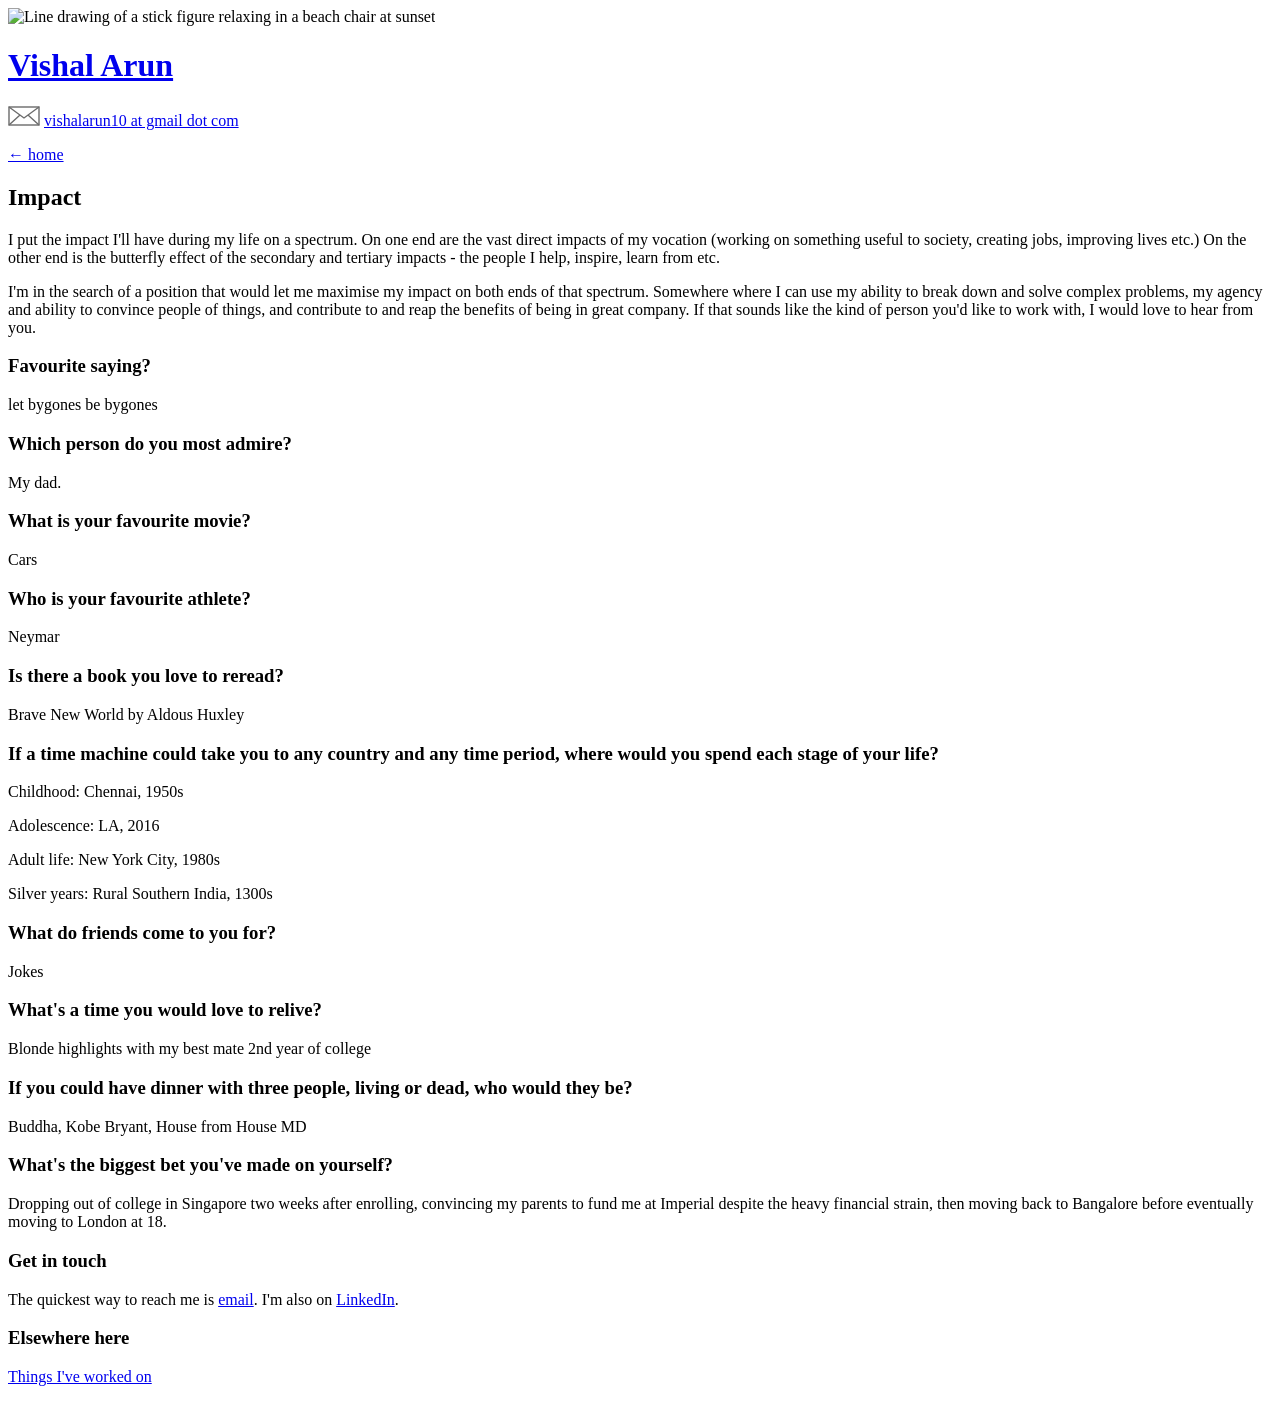
==== about.html @ 8e15f1f5 "Add files via upload" ====
<!doctype html>
<html lang="en">
<head>
<meta charset="utf-8">
<meta name="viewport" content="width=device-width, initial-scale=1">
<title>A little bit about me — Vishal Arun</title>
<meta name="description" content="Vishal Arun on impact, plus a few questions that say more than a resume does.">
<link rel="stylesheet" href="style.css">
</head>
<body>
<div class="page">
<div class="wrap">

<div class="figure-col">
<img class="figure" src="stick-figure.svg" alt="Line drawing of a stick figure relaxing in a beach chair at sunset">
</div>

<div class="right">
<header class="cols masthead">
<h1 class="name"><a href="index.html">Vishal Arun</a></h1>
<div class="mail">
<svg aria-hidden="true" width="32" height="20" viewBox="0 0 32 20"><rect x="1" y="1" width="30" height="18" fill="none" stroke="#6b6b6b" stroke-width="1.4"/><path d="M1 1 L16 12 L31 1 M1 19 L12 9 M31 19 L20 9" fill="none" stroke="#6b6b6b" stroke-width="1.4"/></svg>
<a href="mailto:vishalarun10@gmail.com">vishalarun10 at gmail dot com</a>
</div>
</header>

<div class="cols body">
<main>
<p class="back"><a href="index.html">← home</a></p>

<section>
<h2>Impact</h2>
<p>I put the impact I'll have during my life on a spectrum. On one end are the vast direct impacts of my vocation (working on something useful to society, creating jobs, improving lives etc.) On the other end is the butterfly effect of the secondary and tertiary impacts - the people I help, inspire, learn from etc.</p>
<p>I'm in the search of a position that would let me maximise my impact on both ends of that spectrum. Somewhere where I can use my ability to break down and solve complex problems, my agency and ability to convince people of things, and contribute to and reap the benefits of being in great company. If that sounds like the kind of person you'd like to work with, I would love to hear from you.</p>
</section>

<section>
<div class="qa">
<h3>Favourite saying?</h3>
<p>let bygones be bygones</p>
</div>

<div class="qa">
<h3>Which person do you most admire?</h3>
<p>My dad.</p>
</div>

<div class="qa">
<h3>What is your favourite movie?</h3>
<p>Cars</p>
</div>

<div class="qa">
<h3>Who is your favourite athlete?</h3>
<p>Neymar</p>
</div>

<div class="qa">
<h3>Is there a book you love to reread?</h3>
<p>Brave New World by Aldous Huxley</p>
</div>

<div class="qa">
<h3>If a time machine could take you to any country and any time period, where would you spend each stage of your life?</h3>
<p><span class="label">Childhood:</span> Chennai, 1950s</p>
<p><span class="label">Adolescence:</span> LA, 2016</p>
<p><span class="label">Adult life:</span> New York City, 1980s</p>
<p><span class="label">Silver years:</span> Rural Southern India, 1300s</p>
</div>

<div class="qa">
<h3>What do friends come to you for?</h3>
<p>Jokes</p>
</div>

<div class="qa">
<h3>What's a time you would love to relive?</h3>
<p>Blonde highlights with my best mate 2nd year of college</p>
</div>

<div class="qa">
<h3>If you could have dinner with three people, living or dead, who would they be?</h3>
<p>Buddha, Kobe Bryant, House from House MD</p>
</div>

<div class="qa">
<h3>What's the biggest bet you've made on yourself?</h3>
<p>Dropping out of college in Singapore two weeks after enrolling, convincing my parents to fund me at Imperial despite the heavy financial strain, then moving back to Bangalore before eventually moving to London at 18.</p>
</div>
</section>
</main>

<aside>
<section>
<h3>Get in touch</h3>
<p>The quickest way to reach me is <a href="mailto:vishalarun10@gmail.com">email</a>. I'm also on <a href="https://www.linkedin.com/in/vishalarun7/">LinkedIn</a>.</p>
</section>
<section>
<h3>Elsewhere here</h3>
<p><a href="projects.html">Things I've worked on</a></p>
</section>
</aside>
</div>
</div>

</div>
</div>
</body>
</html>
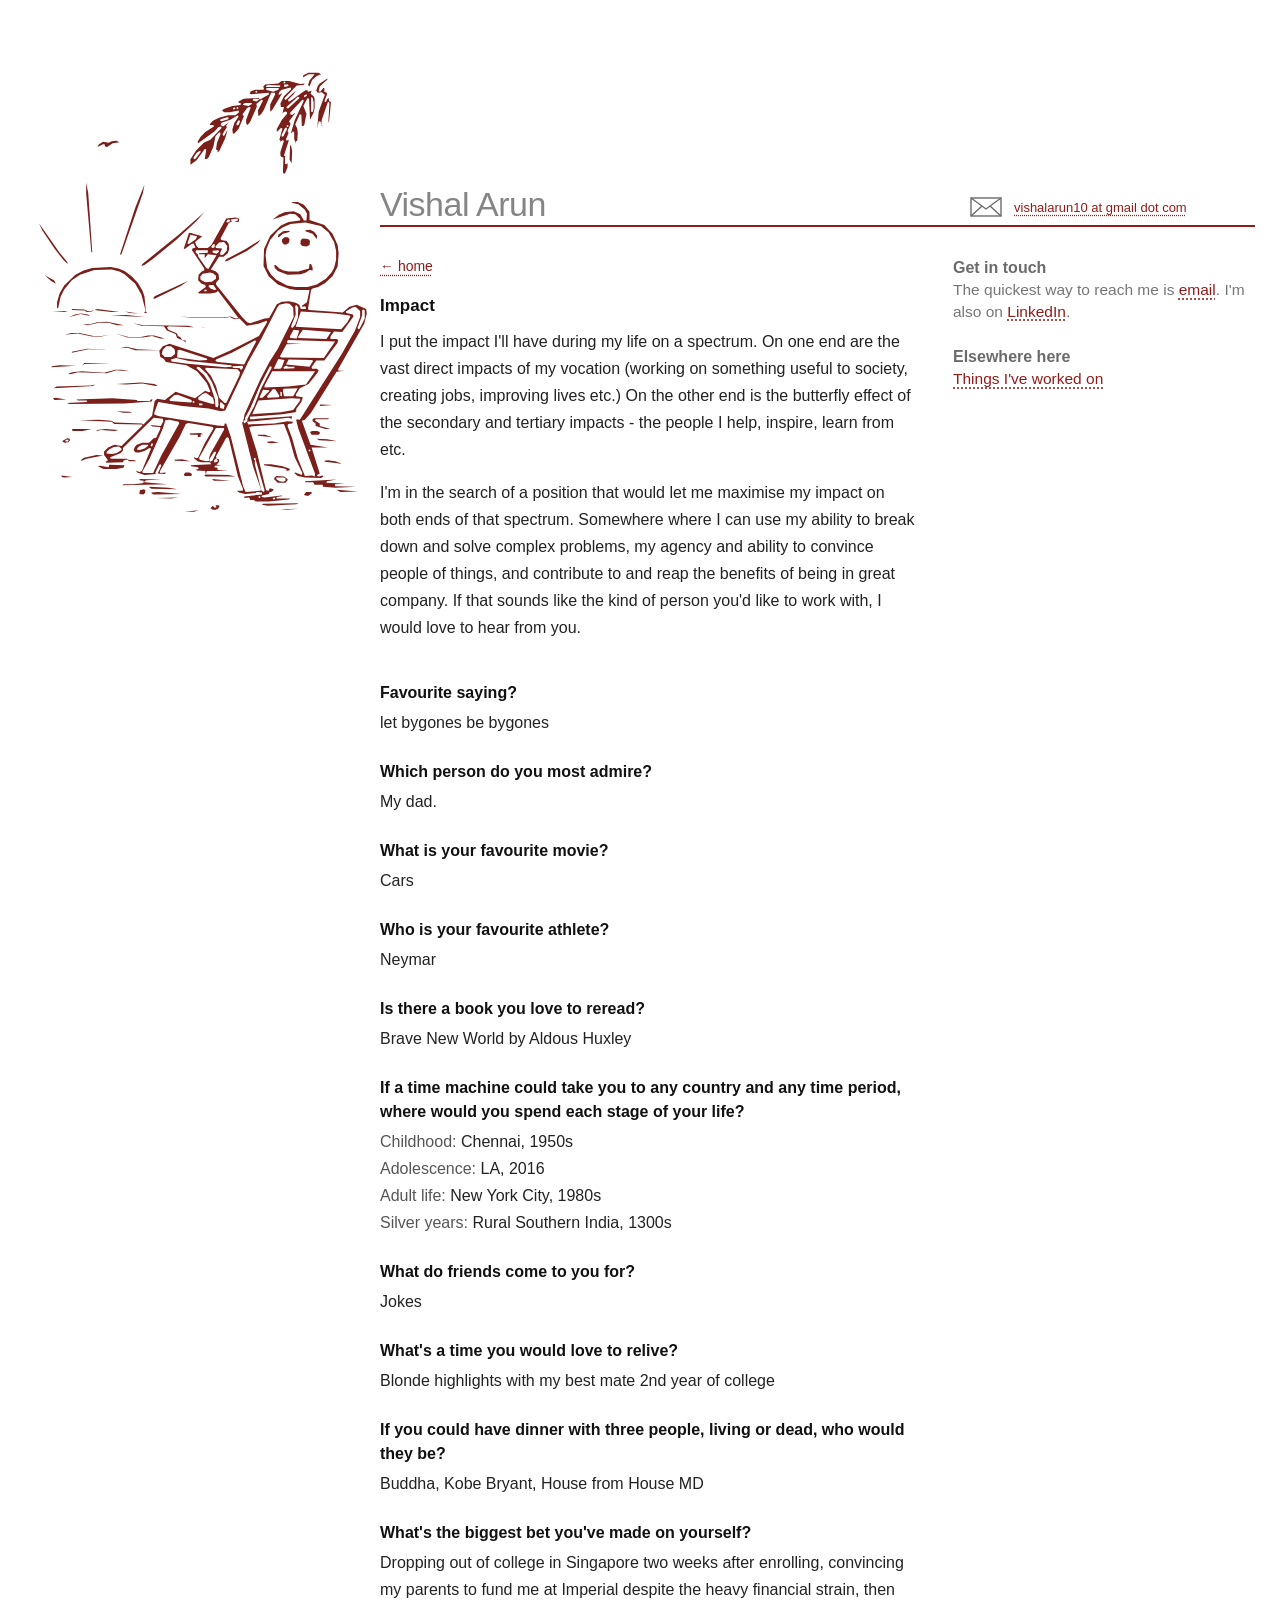
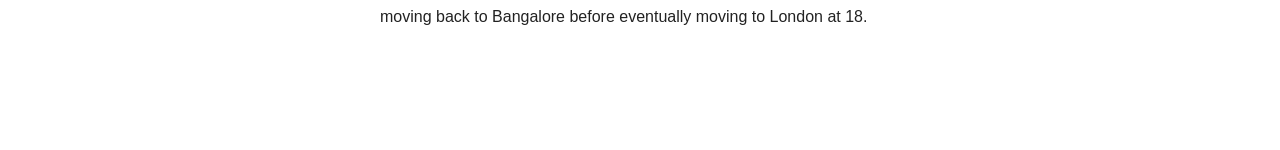
==== commit cce8e161: "Add files via upload" ====
--- a/about.html
+++ b/about.html
@@ -105,5 +105,7 @@
 
 </div>
 </div>
+<script data-goatcounter="https://vishalarun.goatcounter.com/count"
+        async src="//gc.zgo.at/count.js"></script>
 </body>
 </html>
--- a/style.css
+++ b/style.css
@@ -0,0 +1,170 @@
+* { box-sizing: border-box; }
+
+body {
+  margin: 0;
+  background: #ffffff;
+  color: #222222;
+  font-family: Verdana, Geneva, Tahoma, sans-serif;
+}
+
+a {
+  color: #8f1d1b;
+  text-decoration: underline;
+  text-decoration-style: dotted;
+  text-underline-offset: 3px;
+}
+a:hover { color: #5e100f; }
+
+.page { padding: 0 16px 80px; }
+
+.wrap {
+  max-width: 1230px;
+  margin: 0 auto;
+  display: grid;
+  grid-template-columns: 355px minmax(0, 1fr);
+}
+
+.figure-col { padding-top: 60px; }
+.figure {
+  display: block;
+  width: 340px;
+  height: 460px;
+  margin-left: 10px;
+}
+.figure.small { width: 260px; height: 352px; }
+
+.right { padding-top: 186px; min-width: 0; }
+
+.cols {
+  display: grid;
+  grid-template-columns: minmax(0, 540px) 302px;
+  column-gap: 33px;
+}
+
+/* Header */
+.masthead {
+  align-items: end;
+  border-bottom: 2px solid #8f1d1b;
+  padding-bottom: 2px;
+}
+.name {
+  margin: 0;
+  font-family: 'Trebuchet MS', 'Lucida Grande', sans-serif;
+  font-weight: 400;
+  font-size: 34px;
+  line-height: 1.1;
+  letter-spacing: -0.5px;
+  color: #858585;
+}
+.name a { color: inherit; text-decoration: none; }
+.mail {
+  display: flex;
+  align-items: center;
+  gap: 12px;
+  padding: 0 0 6px 17px;
+  font-size: 13px;
+}
+.mail svg { display: block; flex: none; }
+
+.body { padding-top: 26px; }
+main { min-width: 0; }
+
+.back { margin: 0 0 14px; font-size: 14px; }
+
+/* Sections */
+h2 {
+  margin: 0 0 10px;
+  font-size: 17px;
+  line-height: 1.4;
+  font-weight: 700;
+  color: #111111;
+}
+section { margin: 0 0 40px; }
+p { margin: 0 0 16px; font-size: 16px; line-height: 27px; }
+
+.link-section { margin: 0 0 22px; }
+.link-section h2 { margin-bottom: 6px; }
+.link-section p { margin: 0; }
+
+/* Sidebar */
+aside {
+  min-width: 0;
+  color: #767676;
+  font-size: 15.5px;
+  line-height: 21.5px;
+  padding-top: 4px;
+}
+aside section { margin: 0 0 24px; }
+aside h3 {
+  margin: 0;
+  font-size: 16px;
+  line-height: 22px;
+  font-weight: 700;
+  color: #6b6b6b;
+}
+aside p { margin: 0; font-size: inherit; line-height: inherit; }
+
+/* Timeline */
+.timeline { list-style: none; margin: 0; padding: 0; }
+.timeline li { display: grid; grid-template-columns: 132px minmax(0, 1fr); }
+.timeline .when {
+  margin: 0;
+  padding: 2px 16px 0 0;
+  font-size: 13px;
+  line-height: 21px;
+  color: #6e6e6e;
+}
+.timeline .entry {
+  position: relative;
+  border-left: 1px solid #cccccc;
+  padding: 0 0 24px 20px;
+}
+.timeline li:last-child .entry { padding-bottom: 4px; }
+.timeline .entry::before {
+  content: "";
+  position: absolute;
+  left: -5px;
+  top: 7px;
+  width: 9px;
+  height: 9px;
+  border-radius: 50%;
+  background: #8f1d1b;
+}
+.timeline h3 { margin: 0; font-size: 16px; line-height: 24px; color: #111111; }
+.timeline .org { margin: 0; font-size: 15px; line-height: 23px; color: #444444; }
+.timeline .note { margin: 2px 0 0; font-size: 14px; line-height: 21px; color: #6e6e6e; }
+
+/* Projects table */
+.table-wrap { overflow-x: auto; }
+table { width: 100%; border-collapse: collapse; font-size: 14px; line-height: 21px; }
+th {
+  text-align: left;
+  padding: 6px 10px 6px 0;
+  border-bottom: 1px solid #bdbdbd;
+  font-weight: 700;
+  color: #555555;
+}
+th:first-child { width: 32%; }
+td {
+  padding: 10px 10px 10px 0;
+  border-bottom: 1px dotted #cccccc;
+  vertical-align: top;
+}
+th + th, td + td { padding-left: 10px; padding-right: 0; }
+.event { font-size: 13px; color: #6e6e6e; }
+
+/* Questions */
+.qa { margin: 0 0 24px; }
+.qa h3 { margin: 0 0 4px; font-size: 16px; line-height: 24px; color: #111111; }
+.qa p { margin: 0; }
+.qa .label { color: #555555; }
+
+@media (max-width: 900px) {
+  .wrap { grid-template-columns: 1fr; }
+  .figure-col { padding-top: 32px; }
+  .figure, .figure.small { width: 200px; height: 271px; margin: 0 0 8px 0; }
+  .right { padding-top: 0; }
+  .cols { grid-template-columns: 1fr; }
+  .mail { display: none; }
+  aside { border-top: 1px solid #dddddd; padding-top: 20px; }
+}
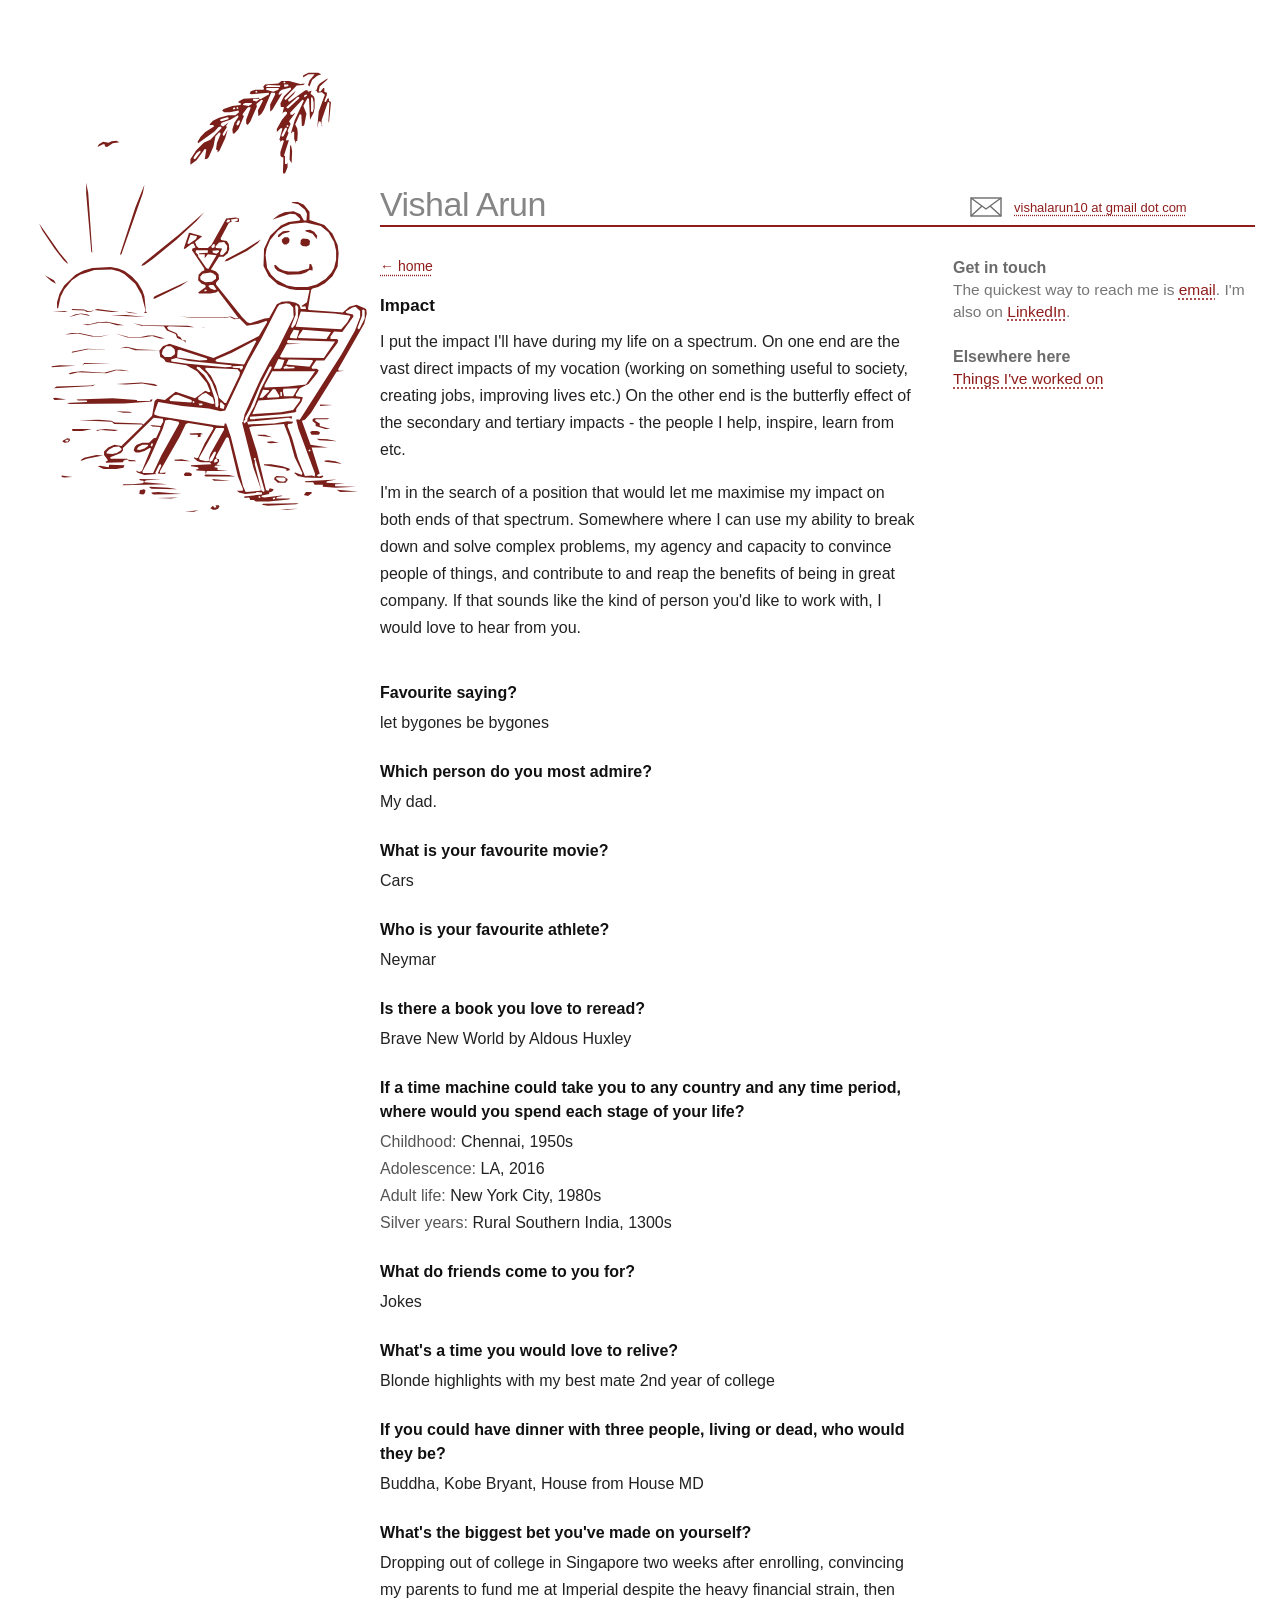
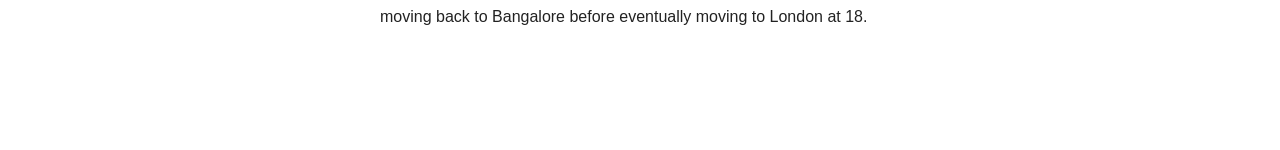
==== commit 98a38b50: "Update about.html" ====
--- a/about.html
+++ b/about.html
@@ -31,7 +31,7 @@
 <section>
 <h2>Impact</h2>
 <p>I put the impact I'll have during my life on a spectrum. On one end are the vast direct impacts of my vocation (working on something useful to society, creating jobs, improving lives etc.) On the other end is the butterfly effect of the secondary and tertiary impacts - the people I help, inspire, learn from etc.</p>
-<p>I'm in the search of a position that would let me maximise my impact on both ends of that spectrum. Somewhere where I can use my ability to break down and solve complex problems, my agency and ability to convince people of things, and contribute to and reap the benefits of being in great company. If that sounds like the kind of person you'd like to work with, I would love to hear from you.</p>
+<p>I'm in the search of a position that would let me maximise my impact on both ends of that spectrum. Somewhere where I can use my ability to break down and solve complex problems, my agency and capacity to convince people of things, and contribute to and reap the benefits of being in great company. If that sounds like the kind of person you'd like to work with, I would love to hear from you.</p>
 </section>
 
 <section>
